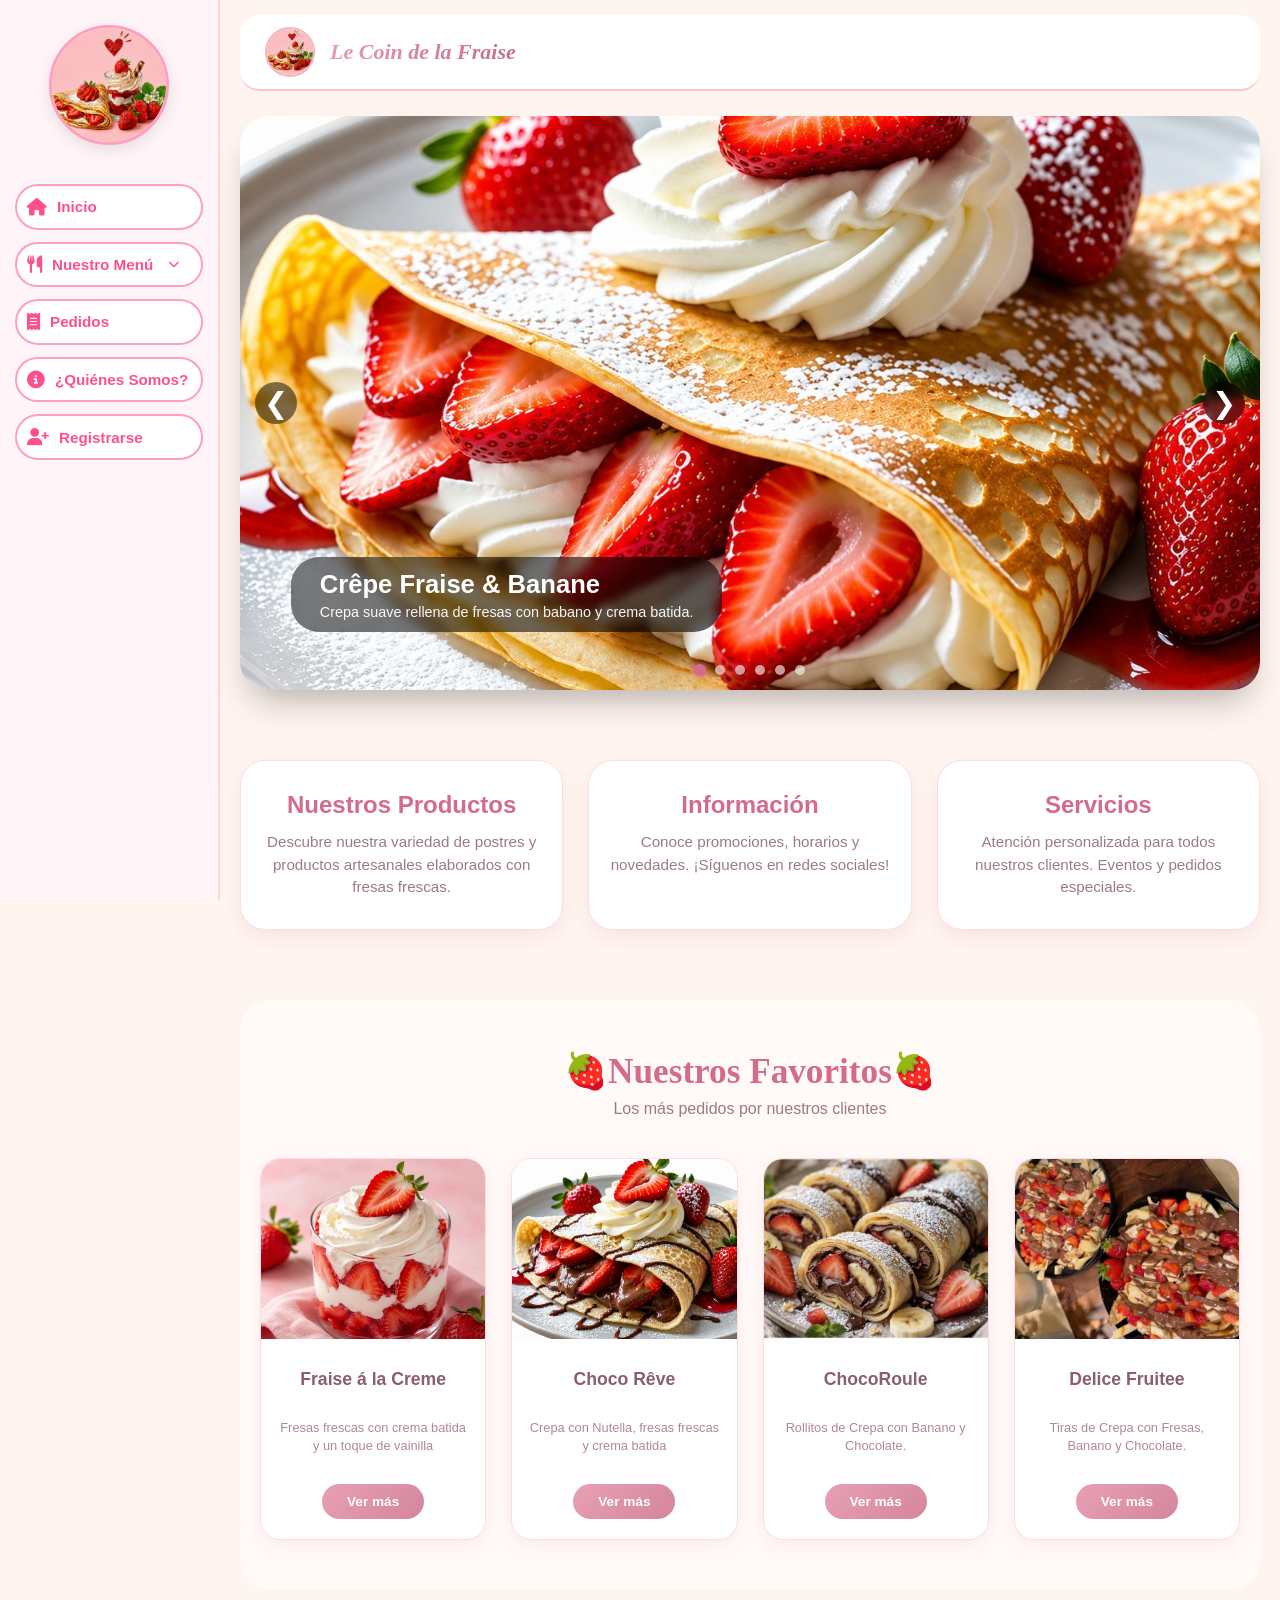
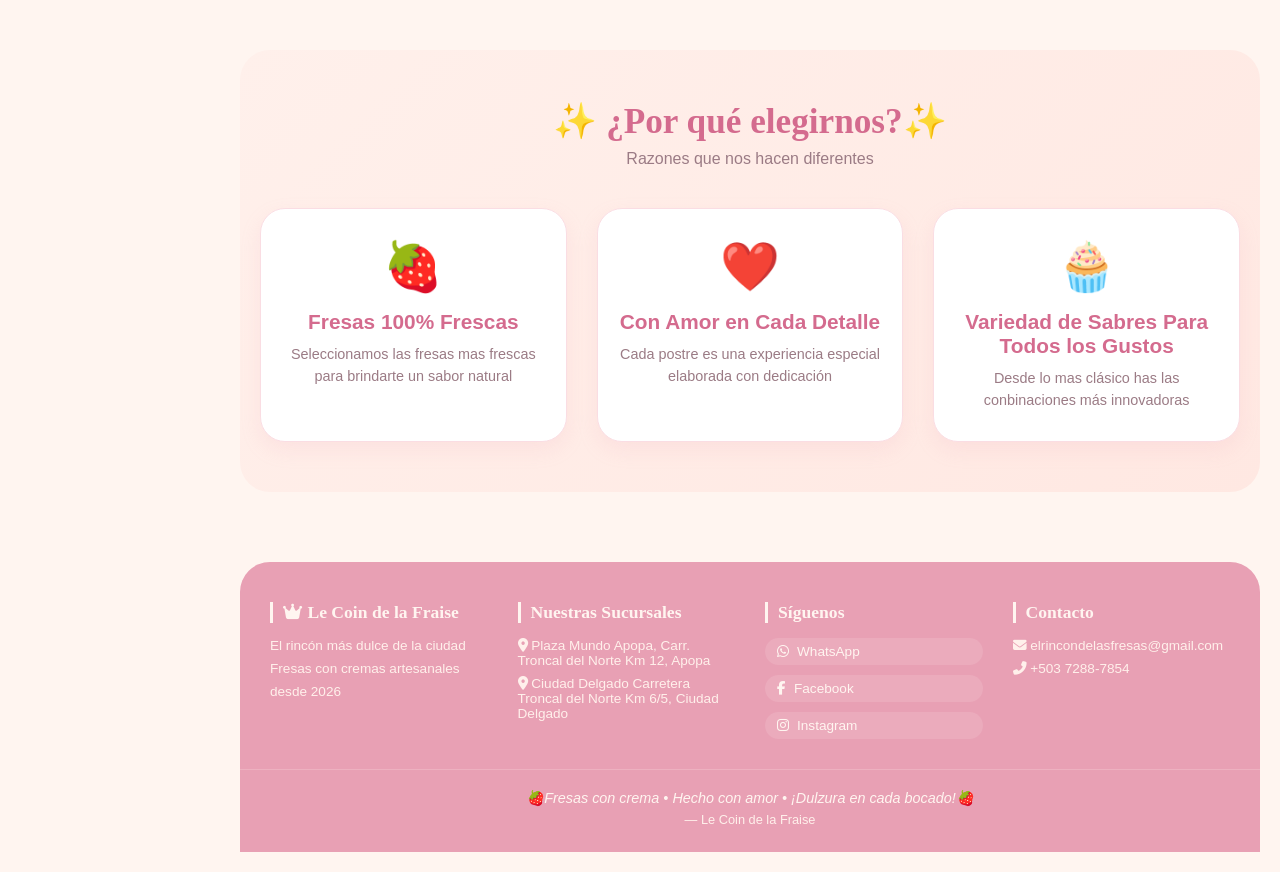
==== index.html @ 92f2d2d9 "Update index.html" ====
<!DOCTYPE html>
<html lang="es">
<head>
    <meta charset="UTF-8">
    <meta name="viewport" content="width=device-width, initial-scale=1.0">
    <title>Le Coin de la Fraise | Fresas & Delicias</title>
    <link rel="stylesheet" href="./CSS/inicio.css">
    <link rel="stylesheet" href="https://cdnjs.cloudflare.com/ajax/libs/font-awesome/6.5.1/css/all.min.css">
</head>
<body>

<div class="container-principal">
    <!-- MENÚ LATERAL (SIDEBAR) NUEVO -->
    <aside class="sidebar">
        <div class="logo-sidebar">
            <img src="../IMG/logo.png" alt="Logo">
        </div>
        <nav class="nav-sidebar">
            <a href="Inicio.html"><i class="fas fa-home"></i> Inicio</a>
            
            <!-- Opción con submenú -->
            <div class="menu-item-con-submenu">
                <a href="#" class="menu-principal">
                    <i class="fas fa-utensils"></i> Nuestro Menú
                    <i class="fas fa-chevron-down submenu-flecha"></i>
                </a>
                <div class="submenu">
                    <a href="../HTML/MenuFresas.html">Fresas con Crema</a>
                    <a href="../HTML/MenuCrepas.html"> Crepas</a>
                </div>
            </div>

            <a href="../HTML/Pedidos.html"><i class="fas fa-receipt"></i> Pedidos</a>
            <a href="../HTML/Nosotros.html"><i class="fas fa-info-circle"></i> ¿Quiénes Somos?</a>
            <a href="../HTML/Registro.html"><i class="fas fa-user-plus"></i> Registrarse</a>
        </nav>
    </aside>

    <!-- CONTENIDO PRINCIPAL -->
    <main class="main-content">
        <!-- ENCABEZADO SUPERIOR -->
        <header class="header-principal">
            <div class="logo-header">
                <img src="../IMG/logo.png" alt="Logo">
                <h1>Le Coin de la Fraise</h1>
            </div>
        </header>

        <!-- ========== CARRUSEL ========== -->
        <section class="carousel-section" id="inicio">
            <div class="carousel-container">
                <div class="carousel-slides">
                    <div class="slide active">
                        <img src="IMG/crepafresa.png" alt="Crepa de fresa">
                        <div class="slide-caption">
                            <h2>Crêpe Fraise & Banane</h2>
                            <p>Crepa suave rellena de fresas con babano y crema batida.</p>
                        </div>
                    </div>
                    <div class="slide">
                        <img src="IMG/fresa con crema.png" alt="Fresa con crema">
                        <div class="slide-caption">
                            <h2>Fraise á la Creme</h2>
                            <p>Fresas frescas con crema batida y un toque de bainilla.</p>
                        </div>
                    </div>
                        <div class="slide">
                        <img src="IMG/Rollitos de Crepa.jpg" alt="Rollitos de Crepa">
                        <div class="slide-caption">
                            <h2>ChocoRoule</h2>
                            <p>Rollitos de Crepa con Banano y Chocolate.</p>
                        </div>
                    </div>
                    <div class="slide">
                        <img src="IMG/fresa con caramelo.png" alt="Fresa con caramelo">
                        <div class="slide-caption">
                            <h2>Délice Caraélisé</h2>
                            <p>Fresas frescas con crema batida bañadas con caramelo liquido.</p>
                        </div>
                    </div>
                    <div class="slide">
                        <img src="IMG/Tiras de crepa.jpg" alt="Tiras de Crepa">
                        <div class="slide-caption">
                            <h2>Delice Fruitee</h2>
                            <p>Tiras de Crepa con Fresas, Banano y Chocolate.</p>
                        </div>
                    </div>
                    <div class="slide">
                        <img src="IMG/fresachoco.jpg" alt="Fresas de chocolate">
                        <div class="slide-caption">
                            <h2>Chocofraise</h2>
                            <p>Fresas frescas con crema batida bañadas con chocolate liquido.</p>
                        </div>
                    </div>
                </div>
                <button class="carousel-btn prev" id="prevBtn">&#10094;</button>
                <button class="carousel-btn next" id="nextBtn">&#10095;</button>
                <div class="carousel-dots" id="dotsContainer"></div>
            </div>
        </section>

        <!-- ========== TARJETAS DE INFORMACIÓN ========== -->
        <section class="info" id="informacion">
            <div class="card">
                <h2>Nuestros Productos</h2>
                <p>Descubre nuestra variedad de postres y productos artesanales elaborados con fresas frescas.</p>
            </div>
            <div class="card">
                <h2>Información</h2>
                <p>Conoce promociones, horarios y novedades. ¡Síguenos en redes sociales!</p>
            </div>
            <div class="card">
                <h2>Servicios</h2>
                <p>Atención personalizada para todos nuestros clientes. Eventos y pedidos especiales.</p>
            </div>
        </section>

        <!-- ========== SECCIÓN NUESTROS FAVORITOS ========== -->
        <section class="favoritos" id="menu">
            <div class="container-favoritos">
                <h2 class="titulo-seccion">🍓Nuestros Favoritos🍓</h2>
                <p class="subtitulo-seccion">Los más pedidos por nuestros clientes</p>
                <div class="productos-grid">
                    <div class="producto-card">
                        <div class="producto-imagen">
                            <img src="IMG/fresa con crema.png" alt="Fresas con Crema">
                        </div>
                        <h3>Fraise á la Creme</h3>
                        <p class="producto-descripcion">Fresas frescas con crema batida y un toque de vainilla</p>
                        <button class="btn-ver-mas" href="MenuFresas.html">Ver más</button>
                    </div>
                    <div class="producto-card">
                        <div class="producto-imagen">
                            <img src="IMG/chococrepa.png" alt="Crepa con Chocolate">
                        </div>
                        <h3>Choco Rêve</h3>
                        <p class="producto-descripcion">Crepa con Nutella, fresas frescas y crema batida</p>
                        <button class="btn-ver-mas" href="MenuCrepas.html">Ver más</button>
                    </div>
                    <div class="producto-card">
                        <div class="producto-imagen">
                            <img src="IMG/Rollitos de Crepa.jpg" alt="Rollitos de Crepa">
                        </div>
                        <h3>ChocoRoule</h3>
                        <p class="producto-descripcion">Rollitos de Crepa con Banano y Chocolate.</p>
                        <button class="btn-ver-mas" href="MenuFresas.html">Ver más</button>
                    </div>
                    <div class="producto-card">
                        <div class="producto-imagen">
                            <img src="IMG/Tiras de crepa.jpg" alt="Tiras de Crepa">
                        </div>
                        <h3>Delice Fruitee</h3>
                        <p class="producto-descripcion">Tiras de Crepa con Fresas, Banano y Chocolate.</p>
                        <button class="btn-ver-mas" href="MenuCrepas.html">Ver más</button>
                    </div>
                </div>
            </div>
        </section>

        <!-- ========== SECCIÓN ¿POR QUÉ ELEGIRNOS? (NOSOTROS) ========== -->
        <section class="porque-elegirnos" id="nosotros">
            <div class="container-porque">
                <h2 class="titulo-seccion">✨ ¿Por qué elegirnos?✨</h2>
                <p class="subtitulo-seccion">Razones que nos hacen diferentes</p>
                <div class="razones-grid">
                    <div class="razon-card">
                        <div class="razon-icono">🍓</div>
                        <h3>Fresas 100% Frescas</h3>
                        <p>Seleccionamos las fresas mas frescas para brindarte un sabor natural</p> 
                    </div>
                    <div class="razon-card">
                        <div class="razon-icono">❤️</div>
                        <h3>Con Amor en Cada Detalle</h3>
                        <p>Cada postre es una experiencia especial elaborada con dedicación</p>
                    </div>
                    <div class="razon-card">
                        <div class="razon-icono">🧁</div>
                        <h3>Variedad de Sabres Para Todos los Gustos</h3>
                        <p>Desde lo mas clásico has las conbinaciones más innovadoras</p>
                    </div>
                </div>
            </div>
        </section>

        <!-- ========== SECCIÓN PEDIDOS (opcional) ========== -->
        <section class="pedidos" id="pedidos" style="display: none;">
            <!-- Contenido de pedidos si lo deseas agregar después -->
        </section>

        <!-- ========== SECCIÓN REGISTRARSE (opcional) ========== -->
        <section class="registrarse" id="registrarse" style="display: none;">
            <!-- Contenido de registro si lo deseas agregar después -->
        </section>

        <!-- ========== FOOTER NUEVO ========== -->
        <footer class="footer-redisenado">
            <div class="footer-contenido-arriba">
                <div class="footer-container">
                    <div class="footer-columna footer-columna-info">
                        <h3><i class="fas fa-crown"></i> Le Coin de la Fraise</h3>
                        <p>El rincón más dulce de la ciudad</p>
                        <p>Fresas con cremas artesanales</p>
                        <p>desde 2026</p>
                    </div>

                    <div class="footer-columna footer-columna-sucursales">
                        <h3>Nuestras Sucursales</h3>
                        <p><i class="fas fa-location-dot"></i> Plaza Mundo Apopa, Carr. Troncal del Norte Km 12, Apopa</p>
                        <p><i class="fas fa-location-dot"></i> Ciudad Delgado Carretera Troncal del Norte Km 6/5, Ciudad Delgado</p>
                    </div>

                    <div class="footer-columna footer-columna-redes">
                        <h3>Síguenos</h3>
                        <div class="redes-sociales-footer">
                            <a href="https://wa.me/50372887854?text=¡Hola!%20Me%20gustaría%20ordenar%20unas%20fresas%20con%20crema" aria-label="WhatsApp"><i class="fab fa-whatsapp"></i> WhatsApp</a>
                            <a href="https://www.facebook.com/share/1c9cbcK5gX/" aria-label="Facebook"><i class="fab fa-facebook-f"></i> Facebook</a>
                            <a href="https://www.instagram.com/le_coin_de_la_fraise?igsh=Z292ZjJ0dDlyNTkz" aria-label="Instagram"><i class="fab fa-instagram"></i> Instagram</a>
                        </div>
                    </div>

                    <div class="footer-columna footer-columna-contacto">
                        <h3>Contacto</h3>
                        <p><i class="fas fa-envelope"></i> elrincondelasfresas@gmail.com</p>
                        <p><i class="fas fa-phone-alt"></i> +503 7288-7854</p>
                    </div>
                </div>
            </div>

            <div class="footer-mensaje">
                <p class="mensaje-texto">🍓Fresas con crema • Hecho con amor • ¡Dulzura en cada bocado!🍓</p>
                <p class="mensaje-autor">— Le Coin de la Fraise</p>
            </div>
        </footer>
    </main>
</div>

<script src="JS/inicio.js"></script>
</body>
</html>
---- CSS/inicio.css ----
* {
    margin: 0;
    padding: 0;
    box-sizing: border-box;
    font-family: 'Segoe UI', Arial, Helvetica, sans-serif;
}

body {
    background: #FFF5F0;
}

@import url('https://fonts.googleapis.com/css2?family=Playfair+Display:ital,wght@0,400;0,500;0,600;0,700;0,800;1,400;1,500;1,600;1,700;1,800&display=swap');

.container-principal {
    display: flex;
    min-height: 100vh;
}

/* ========== SIDEBAR ========== */
.sidebar {
    width: 220px;
    background: #fff5f8;
    padding: 25px 15px;
    border-right: 2px solid #ffd3e1;
    position: sticky;
    top: 0;
    height: 100vh;
    display: flex;
    flex-direction: column;
    align-items: center;
}

.logo-sidebar {
    text-align: center;
    margin-bottom: 35px;
}

.logo-sidebar img {
    width: 120px;
    height: 120px;
    border-radius: 50%;
    object-fit: cover;
    border: 3px solid #ff9fc0;
    box-shadow: 0 5px 15px rgba(0, 0, 0, 0.1);
    transition: transform 0.3s ease;
}

.logo-sidebar img:hover {
    transform: scale(1.05);
}

.nav-sidebar {
    display: flex;
    flex-direction: column;
    gap: 12px;
    width: 100%;
}

/* Elemento contenedor del menú con submenú */
.menu-item-con-submenu {
    position: relative;
    width: 100%;
}

/* Enlace principal del menú (Nuestro Menú) */
.menu-principal {
    display: flex;
    align-items: center;
    justify-content: flex-start;
    gap: 10px;
    text-decoration: none;
    color: #ff4f8f;
    font-weight: 600;
    padding: 12px 10px;
    border-radius: 50px;
    border: 2px solid #ff9fc0;
    background: white;
    transition: 0.3s;
    text-align: center;
    font-size: 0.95rem;
    cursor: pointer;
}

.menu-principal .submenu-flecha {
    font-size: 0.7rem;
    transition: transform 0.3s ease;
    margin-left: 5px;
}

.menu-item-con-submenu:hover .menu-principal {
    background: #ff6ea7;
    color: white;
}

.menu-item-con-submenu:hover .menu-principal .submenu-flecha {
    transform: rotate(180deg);
}

/* Submenú oculto por defecto */
.submenu {
    position: absolute;
    top: 100%;
    left: 0;
    width: 100%;
    background: #fff5f8;
    border-radius: 20px;
    padding: 8px 0;
    display: flex;
    flex-direction: column;
    gap: 8px;
    opacity: 0;
    visibility: hidden;
    transform: translateY(-10px);
    transition: all 0.3s ease;
    z-index: 100;
    box-shadow: 0 8px 16px rgba(0,0,0,0.1);
    border: 1px solid #ffd3e1;
}

.menu-item-con-submenu:hover .submenu {
    opacity: 1;
    visibility: visible;
    transform: translateY(0);
}

.submenu a {
    display: flex;
    align-items: center;
    justify-content: flex-start;
    gap: 8px;
    text-decoration: none;
    color: #ff4f8f;
    font-weight: 500;
    padding: 8px 12px;
    border-radius: 40px;
    background: white;
    margin: 0 8px;
    transition: 0.2s;
    font-size: 0.85rem;
    border: 1px solid #ffd3e1;
}

.submenu a:hover {
    background: #ff6ea7;
    color: white;
    transform: translateX(5px);
}

/* Resto de enlaces del sidebar */
.nav-sidebar > a {
    display: flex;
    align-items: center;
    justify-content: flex-start;
    gap: 10px;
    text-decoration: none;
    color: #ff4f8f;
    font-weight: 600;
    padding: 12px 10px;
    border-radius: 50px;
    border: 2px solid #ff9fc0;
    background: white;
    transition: 0.3s;
    text-align: center;
    font-size: 0.95rem;
}

.nav-sidebar > a:hover {
    background: #ff6ea7;
    color: white;
    transform: translateX(5px);
}

.nav-sidebar i {
    font-size: 1.1rem;
}

/* ========== MAIN CONTENT ========== */
.main-content {
    flex: 1;
    overflow-x: hidden;
    padding: 0 20px 20px 20px;
    display: flex;
    flex-direction: column;
}

/* ========== HEADER (sin botón) ========== */
.header-principal {
    background: white;
    padding: 12px 25px;
    border-bottom: 2px solid #F5C6D0;
    margin-bottom: 25px;
    border-radius: 20px;
    margin-top: 15px;
}

.logo-header {
    display: flex;
    justify-content: flex-start;  /* Alineado a la izquierda */
    align-items: center;
}

.logo-titulo {
    display: flex;
    align-items: center;
    gap: 15px;
}

.logo-titulo img {
    width: 50px;
    height: 50px;
    border-radius: 50%;
    object-fit: cover;
    border: 2px solid #F2B5C4;
}

.logo-titulo h1 {
    font-size: 22px;
    font-family: 'Playfair Display', serif;
    font-weight: 700;
    font-style: italic;
    background: linear-gradient(135deg, #E8A0B4, #D4859B, #c06d8a);
    background-clip: text;
    -webkit-background-clip: text;
    color: transparent;
}

/* ========== CONTENIDO PRINCIPAL ========== */
.main-content {
    flex: 1;
    overflow-x: hidden;
    padding: 0 20px 20px 20px;
    display: flex;
    flex-direction: column;
}

/* ========== HEADER PRINCIPAL ========== */
.header-principal {
    background: white;
    padding: 12px 25px;
    border-bottom: 2px solid #F5C6D0;
    margin-bottom: 25px;
    border-radius: 20px;
    margin-top: 15px;
}

.logo-header {
    display: flex;
    align-items: center;
    gap: 15px;
}

.logo-header img {
    width: 50px;
    height: 50px;
    border-radius: 50%;
    object-fit: cover;
    border: 2px solid #F2B5C4;
}

.logo-header h1 {
    font-size: 22px;
    font-family: 'Playfair Display', serif;
    font-weight: 700;
    font-style: italic;
    background: linear-gradient(135deg, #E8A0B4, #D4859B, #c06d8a);
    background-clip: text;
    -webkit-background-clip: text;
    color: transparent;
}

/* ========== CARRUSEL ========== */
.carousel-section {
    max-width: 1200px;
    margin: 0 auto 30px auto;
    padding: 0;
}

.carousel-container {
    position: relative;
    overflow: hidden;
    border-radius: 28px;
    box-shadow: 0 20px 35px -12px rgba(0, 0, 0, 0.3);
    background-color: #e2e8f0;
}

.carousel-slides {
    display: flex;
    transition: transform 0.5s ease-in-out;
}

.slide {
    min-width: 100%;
    position: relative;
    aspect-ratio: 16 / 9;
}

.slide img {
    width: 100%;
    height: 100%;
    object-fit: cover;
    display: block;
}

.slide-caption {
    position: absolute;
    bottom: 10%;
    left: 5%;
    right: auto;
    background: linear-gradient(135deg, rgba(0, 0, 0, 0.5), rgba(0, 0, 0, 0.6));
    color: #fff9e8;
    padding: 0.8rem 1.8rem;
    border-radius: 28px;
    max-width: 60%;
    backdrop-filter: blur(5px);
}

.slide-caption h2 {
    font-size: 1.6rem;
    margin-bottom: 0.3rem;
    font-weight: 700;
    color: #ffffff;
}

.slide-caption p {
    font-size: 0.9rem;
    opacity: 0.95;
    color: #ffffff;
}

.carousel-btn {
    position: absolute;
    top: 50%;
    transform: translateY(-50%);
    background-color: rgba(0, 0, 0, 0.5);
    color: white;
    border: none;
    font-size: 1.8rem;
    cursor: pointer;
    padding: 0.5rem 0.9rem;
    border-radius: 50%;
    transition: all 0.2s;
    backdrop-filter: blur(5px);
    z-index: 10;
    width: 42px;
    height: 42px;
    display: flex;
    align-items: center;
    justify-content: center;
}

.carousel-btn:hover {
    background-color: #d46b8e;
    transform: translateY(-50%) scale(1.05);
}

.prev {
    left: 15px;
}

.next {
    right: 15px;
}

.carousel-dots {
    position: absolute;
    bottom: 15px;
    left: 50%;
    transform: translateX(-50%);
    display: flex;
    gap: 10px;
    z-index: 10;
}

.dot {
    width: 10px;
    height: 10px;
    background-color: rgba(255, 255, 255, 0.6);
    border-radius: 50%;
    cursor: pointer;
    transition: 0.2s;
}

.dot.active-dot {
    background-color: #d46b8e;
    transform: scale(1.2);
    box-shadow: 0 0 6px #d46b8e;
}

/* ===== TARJETAS DE INFORMACIÓN ===== */
.info {
    width: 100%;
    max-width: 1200px;
    margin: 40px auto;
    display: grid;
    grid-template-columns: repeat(3, 1fr);
    gap: 25px;
}

.card {
    background: #FFFFFF;
    padding: 30px 20px;
    border-radius: 25px;
    text-align: center;
    box-shadow: 0 8px 20px rgba(232, 160, 180, 0.2);
    transition: transform 0.3s ease, box-shadow 0.3s ease;
    border: 1px solid #FADDE3;
}

.card:hover {
    transform: translateY(-5px);
    box-shadow: 0 15px 30px rgba(232, 160, 180, 0.3);
}

.card h2 {
    margin-bottom: 12px;
    color: #D46B8E;
    font-size: 1.5rem;
}

.card p {
    color: #9B7B85;
    line-height: 1.5;
    font-size: 0.95rem;
}

/* ===== SECCIÓN NUESTROS FAVORITOS ===== */
.favoritos {
    background: #FFF9F7;
    padding: 50px 20px;
    border-radius: 30px;
    margin: 30px 0;
}

.container-favoritos {
    max-width: 1200px;
    margin: 0 auto;
}

.titulo-seccion {
    text-align: center;
    font-family: 'Playfair Display', serif;
    font-size: 2.2rem;
    color: #D46B8E;
    margin-bottom: 8px;
}

.subtitulo-seccion {
    text-align: center;
    color: #9B7B85;
    margin-bottom: 40px;
    font-size: 1rem;
}

/* 4 PRODUCTOS EN UNA SOLA FILA */
.productos-grid {
    display: grid;
    grid-template-columns: repeat(4, 1fr);  /* 4 columnas fijas - todos en una fila */
    gap: 25px;
    align-items: stretch;
}

/* TARJETAS CORREGIDAS - BOTONES E INFORMACIÓN ALINEADOS */
.producto-card {
    background: white;
    border-radius: 20px;
    overflow: hidden;
    text-align: center;
    transition: transform 0.3s ease, box-shadow 0.3s ease;
    box-shadow: 0 5px 15px rgba(232, 160, 180, 0.15);
    border: 1px solid #FADDE3;
    display: flex;
    flex-direction: column;
    height: 100%;
}

.producto-imagen {
    width: 100%;
    height: 180px;
    overflow: hidden;
    flex-shrink: 0;
}

.producto-imagen img {
    width: 100%;
    height: 100%;
    object-fit: cover;
    transition: transform 0.5s ease;
    display: block;
}

.producto-card:hover .producto-imagen img {
    transform: scale(1.05);
}

.producto-card h3 {
    font-size: 1.1rem;
    color: #8B5E6B;
    margin: 15px 12px 5px 12px;
    padding: 0;
    min-height: 50px;
    display: flex;
    align-items: center;
    justify-content: center;
}

.producto-descripcion {
    font-size: 0.8rem;
    color: #B08895;
    padding: 0 15px;
    margin-bottom: 10px;
    line-height: 1.4;
    min-height: 55px;
    display: flex;
    align-items: center;
    justify-content: center;
}

.producto-precio {
    font-size: 1.2rem;
    font-weight: bold;
    color: #E8A0B4;
    margin: 5px 0 10px 0;
    min-height: 35px;
    display: flex;
    align-items: center;
    justify-content: center;
}

.btn-ver-mas {
    background: linear-gradient(135deg, #E8A0B4, #D4859B);
    color: white;
    border: none;
    padding: 10px 25px;
    border-radius: 30px;
    font-size: 0.85rem;
    font-weight: bold;
    cursor: pointer;
    margin: 10px auto 20px auto;
    transition: all 0.3s ease;
    width: fit-content;
    display: inline-block;
}

.btn-ver-mas:hover {
    transform: scale(1.05);
    background: linear-gradient(135deg, #D4859B, #c06d8a);
}

/* ===== SECCIÓN ¿POR QUÉ ELEGIRNOS? ===== */
.porque-elegirnos {
    background: linear-gradient(135deg, #FFF0EB, #FFE8E2);
    padding: 50px 20px;
    border-radius: 30px;
    margin: 30px 0;
}

.container-porque {
    max-width: 1200px;
    margin: 0 auto;
}

.razones-grid {
    display: grid;
    grid-template-columns: repeat(3, 1fr);
    gap: 30px;
    text-align: center;
}

.razon-card {
    background: white;
    padding: 30px 15px;
    border-radius: 25px;
    transition: all 0.3s ease;
    box-shadow: 0 8px 20px rgba(232, 160, 180, 0.15);
    border: 1px solid #FADDE3;
}

.razon-card:hover {
    transform: translateY(-5px);
}

.razon-icono {
    font-size: 3rem;
    margin-bottom: 15px;
}

.razon-card h3 {
    font-size: 1.3rem;
    color: #D46B8E;
    margin-bottom: 10px;
}

.razon-card p {
    color: #9B7B85;
    font-size: 0.9rem;
    line-height: 1.5;
}

/* ========== FOOTER ========== */
.footer-redisenado {
    background: #E8A0B4;
    color: #FFFFFF;
    border-radius: 30px 30px 0 0;
    margin-top: 40px;
}

.footer-contenido-arriba {
    padding: 40px 30px 30px;
}

.footer-container {
    max-width: 1000px;
    margin: 0 auto;
    display: flex;
    justify-content: space-between;
    gap: 30px;
    flex-wrap: wrap;
}

.footer-columna {
    flex: 1;
    min-width: 160px;
}

.footer-columna h3 {
    font-family: 'Playfair Display', serif;
    font-size: 1.1rem;
    margin-bottom: 15px;
    color: #FFF5F0;
    border-left: 3px solid #FFF5F0;
    padding-left: 10px;
}

.footer-columna p {
    margin: 8px 0;
    font-size: 0.85rem;
    color: #FFF0EB;
}

.footer-columna-contacto {
    flex: 1;
    min-width: 160px;
}

.footer-columna-contacto h3 {
    font-family: 'Playfair Display', serif;
    font-size: 1.1rem;
    margin-bottom: 15px;
    color: #FFF5F0;
    border-left: 3px solid #FFF5F0;
    padding-left: 10px;
}

.footer-columna-contacto p {
    margin: 8px 0;
    font-size: 0.85rem;
    color: #FFF0EB;
}

.redes-sociales-footer {
    display: flex;
    flex-direction: column;
    gap: 10px;
}

.redes-sociales-footer a {
    text-decoration: none;
    color: #FFF5F0;
    font-size: 0.85rem;
    transition: all 0.3s ease;
    display: inline-flex;
    align-items: center;
    gap: 8px;
    padding: 6px 12px;
    border-radius: 30px;
    background: rgba(255, 245, 240, 0.12);
}

.redes-sociales-footer a:hover {
    background: rgba(255, 245, 240, 0.3);
    transform: translateX(5px);
}

.footer-mensaje {
    text-align: center;
    padding: 20px 20px 25px;
    border-top: 1px solid rgba(255, 245, 240, 0.2);
}

.mensaje-texto {
    font-size: 0.9rem;
    font-style: italic;
    color: #FFF5F0;
    margin-bottom: 5px;
}

.mensaje-autor {
    font-size: 0.8rem;
    color: #FFF0EB;
}

/* ========== RESPONSIVE ========== */
@media (max-width: 1024px) {
    .productos-grid {
        grid-template-columns: repeat(2, 1fr);  /* En tablets: 2 por fila */
    }
}

@media (max-width: 900px) {
    .sidebar {
        width: 180px;
        padding: 20px 10px;
    }
    
    .logo-sidebar img {
        width: 90px;
        height: 90px;
    }
    
    .nav-sidebar a {
        padding: 8px 6px;
        font-size: 0.8rem;
    }
}

@media (max-width: 768px) {
    .container-principal {
        flex-direction: column;
    }
    
    .sidebar {
        width: 100%;
        height: auto;
        position: relative;
        flex-direction: row;
        justify-content: space-between;
        padding: 15px 20px;
        border-right: none;
        border-bottom: 2px solid #ffd3e1;
    }
    
    .logo-sidebar {
        margin-bottom: 0;
    }
    
    .logo-sidebar img {
        width: 60px;
        height: 60px;
    }
    
    .nav-sidebar {
        flex-direction: row;
        justify-content: center;
        gap: 10px;
        width: auto;
    }
    
    .nav-sidebar a {
        padding: 8px 15px;
        font-size: 0.8rem;
    }
    
    .info {
        grid-template-columns: 1fr;
        gap: 20px;
    }
    
    .razones-grid {
        grid-template-columns: 1fr;
        gap: 20px;
    }
    
    .slide-caption h2 {
        font-size: 1.1rem;
    }
    
    .slide-caption p {
        font-size: 0.7rem;
    }
    
    .slide-caption {
        padding: 0.5rem 1rem;
        max-width: 75%;
    }
    
    .carousel-btn {
        width: 32px;
        height: 32px;
        font-size: 1.2rem;
    }
    
    .footer-container {
        flex-direction: column;
        text-align: center;
        gap: 25px;
    }
    
    .footer-columna h3 {
        border-left: none;
        border-bottom: 2px solid #FFF5F0;
        padding-left: 0;
        padding-bottom: 5px;
        display: inline-block;
    }
    
    .footer-columna-contacto h3 {
        border-left: none;
        border-bottom: 2px solid #FFF5F0;
        padding-left: 0;
        padding-bottom: 5px;
        display: inline-block;
    }
    
    .redes-sociales-footer {
        align-items: center;
    }
}

@media (max-width: 550px) {
    .productos-grid {
        grid-template-columns: 1fr;  /* En móviles: 1 por fila */
    }
}

@media (max-width: 480px) {
    .sidebar {
        flex-wrap: wrap;
        justify-content: center;
        gap: 15px;
    }
    
    .nav-sidebar {
        flex-wrap: wrap;
    }
    
    .titulo-seccion {
        font-size: 1.6rem;
    }
}
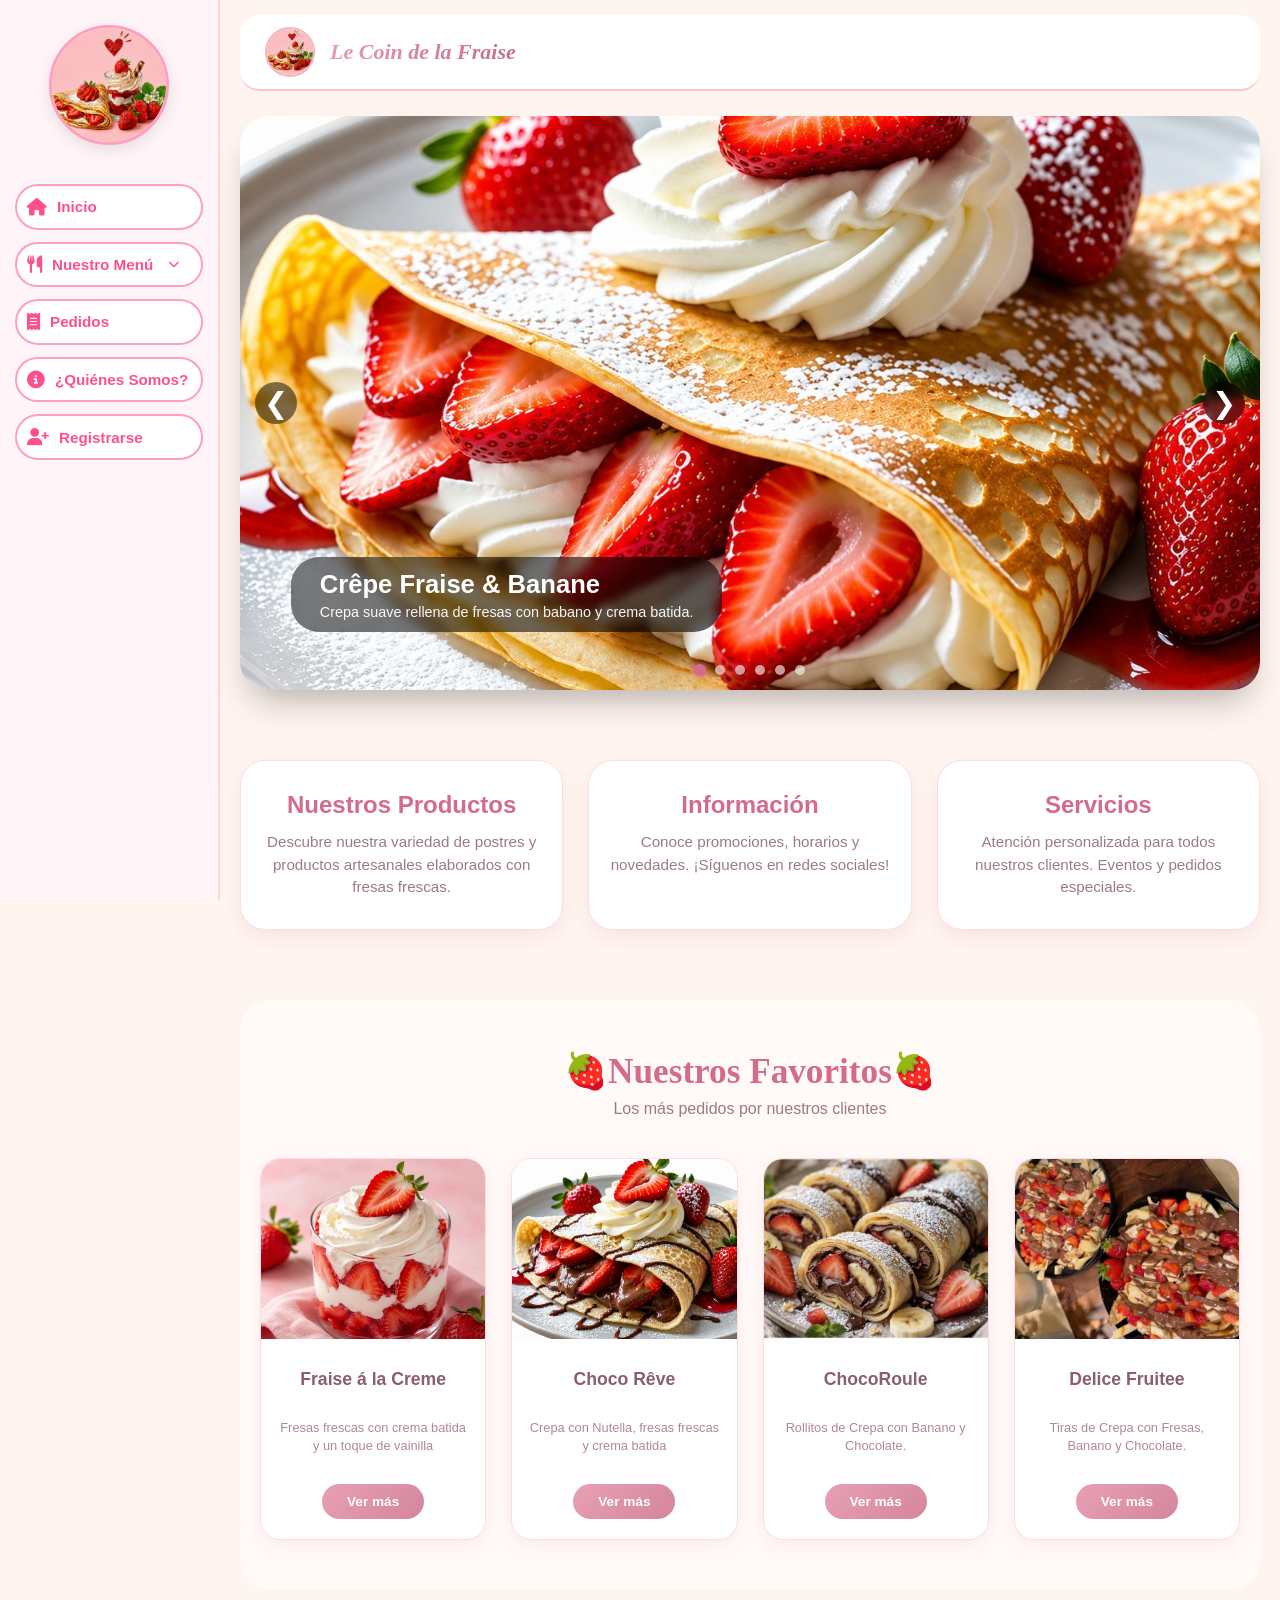
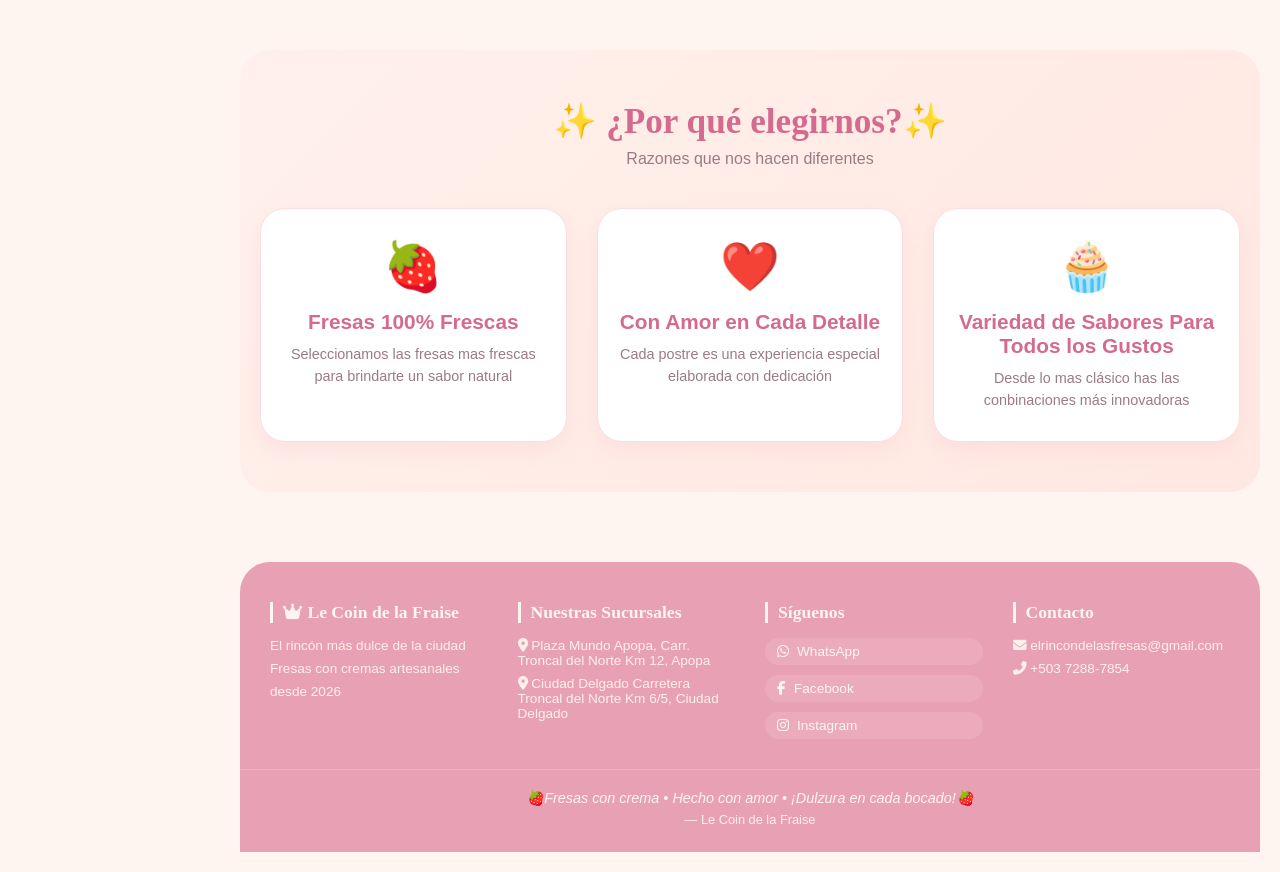
==== commit 37d6c473: "Update index.html" ====
--- a/index.html
+++ b/index.html
@@ -13,10 +13,10 @@
     <!-- MENÚ LATERAL (SIDEBAR) NUEVO -->
     <aside class="sidebar">
         <div class="logo-sidebar">
-            <img src="../IMG/logo.png" alt="Logo">
+            <img src="./IMG/logo.png" alt="Logo">
         </div>
         <nav class="nav-sidebar">
-            <a href="Inicio.html"><i class="fas fa-home"></i> Inicio</a>
+            <a href="./index.html"><i class="fas fa-home"></i> Inicio</a>
             
             <!-- Opción con submenú -->
             <div class="menu-item-con-submenu">
@@ -25,14 +25,14 @@
                     <i class="fas fa-chevron-down submenu-flecha"></i>
                 </a>
                 <div class="submenu">
-                    <a href="../HTML/MenuFresas.html">Fresas con Crema</a>
-                    <a href="../HTML/MenuCrepas.html"> Crepas</a>
-                </div>
-            </div>
-
-            <a href="../HTML/Pedidos.html"><i class="fas fa-receipt"></i> Pedidos</a>
-            <a href="../HTML/Nosotros.html"><i class="fas fa-info-circle"></i> ¿Quiénes Somos?</a>
-            <a href="../HTML/Registro.html"><i class="fas fa-user-plus"></i> Registrarse</a>
+                    <a href="HTML/MenuFresas.html">Fresas con Crema</a>
+                    <a href="HTML/MenuCrepas.html"> Crepas</a>
+                </div>
+            </div>
+
+            <a href="./HTML/Pedidos.html"><i class="fas fa-receipt"></i> Pedidos</a>
+            <a href="./HTML/Nosotros.html"><i class="fas fa-info-circle"></i> ¿Quiénes Somos?</a>
+            <a href="./HTML/Registro.html"><i class="fas fa-user-plus"></i> Registrarse</a>
         </nav>
     </aside>
 
@@ -41,7 +41,7 @@
         <!-- ENCABEZADO SUPERIOR -->
         <header class="header-principal">
             <div class="logo-header">
-                <img src="../IMG/logo.png" alt="Logo">
+                <img src="IMG/logo.png" alt="Logo">
                 <h1>Le Coin de la Fraise</h1>
             </div>
         </header>
@@ -175,7 +175,7 @@
                     </div>
                     <div class="razon-card">
                         <div class="razon-icono">🧁</div>
-                        <h3>Variedad de Sabres Para Todos los Gustos</h3>
+                        <h3>Variedad de Sabores Para Todos los Gustos</h3>
                         <p>Desde lo mas clásico has las conbinaciones más innovadoras</p>
                     </div>
                 </div>
